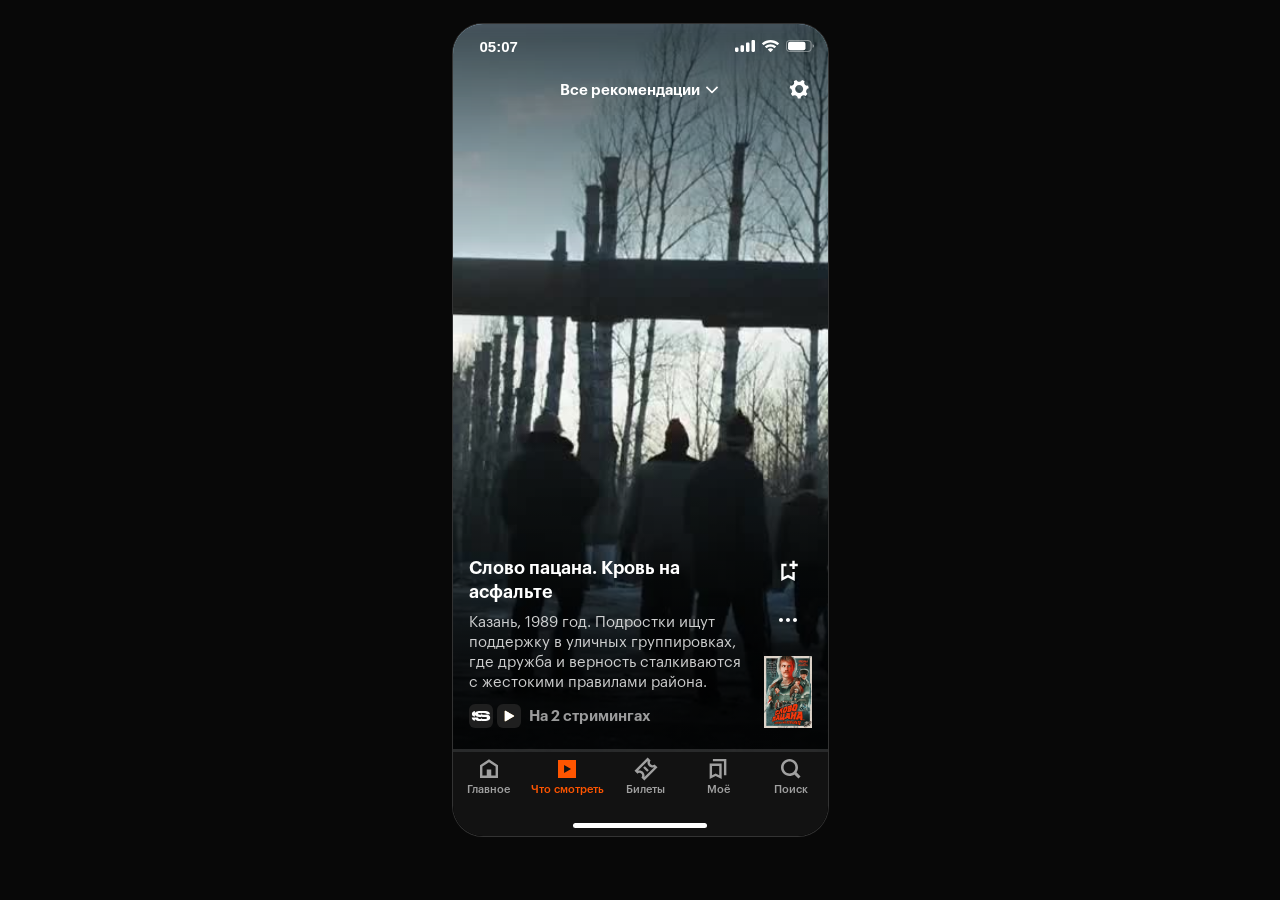
==== index.html @ 7e8a6803 "Add files via upload" ====
<!doctype html><html lang="ru"><head><meta charset="utf-8"><meta name="viewport" content="width=device-width,initial-scale=1,viewport-fit=cover"><title>Лента трейлеров</title><style>@font-face{font-family:"Graphik Kinopoisk LC";src:url("[data-uri]") format("opentype");font-weight:400;font-style:normal;font-display:swap}
@font-face{font-family:"Graphik Kinopoisk LC";src:url("[data-uri]") format("opentype");font-weight:500;font-style:normal;font-display:swap}
@font-face{font-family:"Graphik Kinopoisk LC";src:url("[data-uri]") format("opentype");font-weight:600;font-style:normal;font-display:swap}
@font-face{font-family:"Graphik Kinopoisk LC";src:url("[data-uri]") format("opentype");font-weight:700;font-style:normal;font-display:swap}:root{color-scheme:dark;font-family:"Graphik Kinopoisk LC",Arial,sans-serif;font-synthesis:none;-webkit-font-smoothing:antialiased;background:#080808;color:#fff}*{box-sizing:border-box}body{margin:0}button,a{font:inherit;color:inherit}button{border:0;background:none;cursor:pointer;padding:0}button:focus-visible,a:focus-visible{outline:2px solid #f50;outline-offset:3px}img{display:block}.phone{width:100%;max-width:375px;height:100dvh;margin:auto;position:relative;overflow:hidden;background:black}#reels{position:absolute;inset:0 0 84px;overflow-y:auto;scroll-snap-type:y mandatory;scrollbar-width:none;overscroll-behavior-y:contain}#reels::-webkit-scrollbar{display:none}.reel{position:relative;height:100%;width:100%;scroll-snap-align:start;scroll-snap-stop:always;overflow:hidden;background:black}.film,.poster{position:absolute;inset:0;width:100%;height:100%;object-fit:cover}.poster{z-index:1;pointer-events:none}.started .poster{opacity:0;transition:opacity .2s}.horizontal .film,.horizontal .poster{height:auto;aspect-ratio:16/9;top:50%;transform:translateY(-40%);object-fit:cover}.blur{position:absolute;inset:0;width:100%;height:100%;object-fit:cover;filter:blur(80px);transform:scale(1.2);opacity:0;transition:opacity .4s}.horizontal.started .blur{opacity:.7}.vertical .blur{display:none}.bottomfade{position:absolute;bottom:0;left:0;right:0;height:240px;background:linear-gradient(transparent,#000b);pointer-events:none;z-index:2}.topfade{position:absolute;inset:0 0 auto;height:234px;background:linear-gradient(#0009,transparent);pointer-events:none;z-index:3}.status{position:absolute;inset:0 0 auto;height:44px;z-index:5;display:flex;justify-content:space-between;align-items:center;padding:0 14px 0 27px;font:15px -apple-system,BlinkMacSystemFont,sans-serif;pointer-events:none}.status span{display:flex;align-items:center;gap:7px}header{position:absolute;top:44px;height:44px;left:0;right:0;z-index:5;display:flex;align-items:center;justify-content:center}#filter-button{display:flex;align-items:center;gap:4px;font-size:15px;line-height:22px;font-weight:600}#filter-button img{width:16px;height:16px}.settings{position:absolute;right:16px;width:24px;height:24px}.settings img{width:24px;height:24px}#filters{position:absolute;z-index:7;top:92px;left:60px;right:60px;background:#191919;border-radius:12px;padding:8px;box-shadow:0 8px 30px #0009}#filters button{display:block;text-align:left;width:100%;padding:12px 8px;font-size:13px;line-height:18px}#filters button[aria-checked=true]{color:#f50}.meta{position:absolute;bottom:24px;left:16px;right:64px;z-index:3;display:flex;flex-direction:column;align-items:flex-start;gap:4px}.title{font-size:18px;line-height:24px;font-weight:700;margin:0 0 6px;max-width:260px;transition:opacity .4s,transform .4s,max-height .4s,margin .4s;max-height:70px}.title-logo{width:136px;height:60px;object-fit:contain;object-position:left;margin-bottom:8px}.logo-hidden .title{opacity:0;transform:translateY(20px);max-height:0;margin:0;pointer-events:none}.stream{height:40px;display:flex;gap:8px;align-items:center;font-size:15px;line-height:20px;font-weight:600;color:#ffffff99;white-space:nowrap}.service{background:#1f1f1f;border-radius:6px;width:24px;height:24px;display:flex;align-items:center;justify-content:center}.service img{width:24px;height:24px}.watch{height:40px;display:flex;align-items:center;gap:6px;padding:10px 20px 10px 16px;border-radius:100px;background:#1f1f1f;font-size:15px;line-height:20px;font-weight:600;transition:background .4s}.watch.accent{background:linear-gradient(168deg,#f50 70%,#d6bb00)}.watch img{width:20px;height:20px}.right-stack{position:absolute;right:16px;bottom:24px;z-index:4;display:flex;align-items:center;flex-direction:column;gap:24px}.right-stack .action{display:grid;place-items:center;width:32px;height:24px}.right-stack .action img{width:24px;height:24px}.action[aria-pressed=true]{filter:sepia(1) saturate(15) hue-rotate(340deg)}.thumbnail{width:40px;height:60px;border:1px solid #ffffff40}.thumbnail img{width:100%;height:100%;object-fit:cover}.subs{position:absolute;left:16px;right:56px;bottom:86px;z-index:3;display:flex;align-items:center;flex-direction:column;pointer-events:none;font-size:19px;line-height:27px;text-align:center}.subs span{background:#0009;padding:0 8px;max-width:100%}.subs:empty{display:none}.friend{position:absolute;left:24px;bottom:170px;z-index:4;width:40px;height:40px;border-radius:50%;border:1px solid #ffffff40;animation:float 3s ease-in-out infinite;transition:opacity .3s}.friend>img{width:100%;height:100%;object-fit:cover;border-radius:50%}.friend .badge{position:absolute;bottom:-1px;right:-3px;border-radius:50%;background:#f50;width:16px;height:16px;display:grid;place-items:center}.badge img{width:12px;height:12px}.friend.hidden{opacity:0}.friend-position-1{left:58px;bottom:190px}.friend-position-2{left:35px;bottom:180px}@keyframes float{0%,100%{transform:translate(0,0) scale(.95)}50%{transform:translate(5px,-7px) scale(1)}}.progress{position:absolute;bottom:0;left:0;right:0;height:3px;background:#ffffff26;z-index:6;transition:opacity .2s;cursor:pointer}.progress:before{content:"";position:absolute;inset:-8px 0}.progress-fill{height:100%;width:0;background:#f50}.scrolling .progress{opacity:0}.paused:after{content:"Ⅱ";position:absolute;left:50%;top:45%;transform:translate(-50%,-50%);font-size:40px;color:white;text-shadow:0 2px 10px #000;pointer-events:none;z-index:2}nav{position:absolute;bottom:0;left:0;right:0;height:84px;background:#141414ed;backdrop-filter:blur(20px);z-index:5}#tabs{display:flex;height:50px;align-items:flex-start}#tabs button{flex:1 1 0;min-width:0;height:50px;padding:5px 4px;display:flex;align-items:center;flex-direction:column;gap:2px;font-size:11px;line-height:14px;font-weight:500;color:#ffffff99}#tabs button:nth-child(2){flex:0 0 84px}#tabs .active{color:#f50}#tabs img{width:24px;height:24px;flex-shrink:0}#tabs span{white-space:nowrap}.indicator{width:134px;height:5px;margin:21px auto 8px;border-radius:100px;background:white}dialog{position:absolute;top:auto;bottom:0;width:100%;max-width:375px;max-height:88%;margin:0 auto;border:1px solid #333;border-radius:24px 24px 0 0;padding:28px 20px;background:#191919;color:white}dialog::backdrop{background:#0008}.close{position:absolute;top:6px;right:16px;font-size:30px}dialog h2{font-size:22px;line-height:28px;margin:12px 0}dialog p{font-size:15px;line-height:22px;color:#ccc}.choice{display:block;width:100%;text-align:left;padding:16px 0;border-bottom:1px solid #ffffff20;font-size:15px;text-decoration:none}.detail-poster{width:80px;height:120px;object-fit:cover}.detail-logo{width:180px;max-height:80px;object-fit:contain}#toast{position:absolute;z-index:10;bottom:100px;left:24px;right:24px;background:#333;padding:12px;border-radius:12px;font-size:14px;opacity:0;pointer-events:none;transition:opacity .2s}#toast.show{opacity:1}.empty{padding:180px 24px;text-align:center;color:#aaa;line-height:24px}@media(min-width:500px){.phone{height:min(812px,calc(100dvh - 48px));margin:24px auto;border-radius:30px;box-shadow:0 0 0 1px #333}body{min-height:100dvh;display:flow-root}}@media(prefers-reduced-motion:reduce){*{animation:none!important;transition:none!important}}

/* Review: captions have a separate backing for each centered line. */
.subs{left:16px;right:16px;align-items:center;opacity:0;transition:opacity .15s}.subs.visible{opacity:1}.subs span{white-space:nowrap;max-width:none;flex:none;width:max-content;padding:0 8px}
.title{font-size:18px;line-height:24px;max-width:291px;transition:opacity .12s ease-out,transform .3s ease-out;max-height:none;will-change:opacity,transform}.logo-hidden .title{opacity:0;transform:translateY(8px);max-height:none;margin:0 0 6px;visibility:hidden;transition:opacity .12s ease-out,transform .3s ease-out,visibility 0s .12s}
.services-row{display:flex;gap:4px}.thumbnail{border:0}
.friend{animation:none;transition:none}.friend>.bubble{position:relative;display:block;width:40px;height:40px;transform-origin:center;will-change:transform,opacity}.bubble>img{width:100%;height:100%;object-fit:cover;border-radius:50%}.friend.hidden{opacity:0;pointer-events:none}.friend .badge{display:block;right:-4px;bottom:-2px}.friend .badge img{position:absolute;width:12px;height:12px;left:3.375px;top:1.65982px}
#filters{width:255px;max-width:calc(100% - 32px);left:50%;right:auto;transform:translateX(-50%);top:92px;padding:8px 0;border-radius:16px;background:#141414;box-shadow:none;overflow:hidden}#filters button{padding:12px 16px;height:48px;font-size:15px;line-height:20px;font-weight:500;color:#fff}#filters button[aria-checked=true]{color:#fff}

/* Soft gradient crossfade retains its per-title state across loops. */
.watch,.watch.accent{position:relative;isolation:isolate;overflow:hidden;background:#1f1f1f;transition:none}.watch:before{content:"";position:absolute;inset:0;border-radius:inherit;background:linear-gradient(168deg,#f50 70%,#d6bb00);opacity:0;z-index:-1;transition:opacity 1.2s cubic-bezier(.25,.1,.25,1)}.watch.accent:before{opacity:1}
.subs{left:64px;right:64px}.subs span{line-height:27px}
.friend{border:0;bottom:calc(170px - var(--hidden-shift,0px));transition:bottom .4s cubic-bezier(.25,.1,.25,1)}.friend-position-1{bottom:calc(190px - var(--hidden-shift,0px))}.friend-position-2{bottom:calc(180px - var(--hidden-shift,0px))}.bubble>img{border:1px solid #ffffff66}.logo-hidden{--hidden-shift:var(--logo-shift,58px)}
.horizontal .blur{filter:blur(70px) brightness(1.7) saturate(1.3);transform:scale(1.35);transition:opacity .65s ease}.horizontal.started .blur{opacity:.85}.reel:not(.started) .title{visibility:hidden}
/* 16px friend badge uses the 0.8-scaled 12px design-system glyph. */
.friend .badge img{width:9.6px;height:9.6px;left:4.3px;top:2.92786px}

/* Avatar outline belongs to the scaled image and is drawn inside its bounds. */
.bubble>img{border:0}.bubble:after{content:"";position:absolute;inset:0;border-radius:50%;box-shadow:inset 0 0 0 .5px rgba(255,255,255,.3);pointer-events:none}
.subs{font-size:19px;line-height:27px}
/* Blur the landscape cover at its original aspect ratio, around the player. */
.horizontal .blur{inset:auto;left:50%;top:calc(50% + 21px);width:131.4667%;height:auto;aspect-ratio:493/277;object-fit:cover;transform:translate(-50%,-50%);filter:blur(100px);opacity:0;transition:opacity .65s ease}.horizontal.started .blur{opacity:.7}
.bottomfade{height:187px;background:linear-gradient(180deg,transparent,#000);opacity:.7}
/* Land the avatar in the title's former slot once the title has faded. */
.logo-hidden .friend{bottom:calc(74px + max(0px,(var(--logo-shift,58px) - 50px)/2))}.logo-hidden .friend-position-1{bottom:calc(82px + max(0px,(var(--logo-shift,58px) - 50px)/2))}.logo-hidden .friend-position-2{bottom:calc(78px + max(0px,(var(--logo-shift,58px) - 50px)/2))}
.logo-hidden .friend{left:16px}.friend{transition:bottom .4s cubic-bezier(.25,.1,.25,1),left .4s cubic-bezier(.25,.1,.25,1)}

/* Keep the cover until an actual decoded frame is available. */
.reel:not(.has-frame) .poster,.reel.buffering .poster{opacity:1;transition:none}.reel.started.has-frame:not(.buffering) .poster{opacity:0;transition:opacity .16s ease}
.horizontal .blur{filter:blur(100px) brightness(1.4);opacity:0}.horizontal.started .blur{opacity:0}.horizontal.started.has-frame:not(.buffering) .blur{opacity:.9}

.paused:after{display:none}.pause-controls{position:absolute;z-index:6;left:calc(50% + .5px);top:calc(50% - 4px);transform:translate(-50%,-50%);width:70px;height:114px;display:flex;flex-direction:column;align-items:center;gap:12px;opacity:0;visibility:hidden;pointer-events:none;transition:opacity .15s ease}.paused .pause-controls{opacity:1;visibility:visible;pointer-events:auto}.pause-controls .resume{width:70px;height:70px;flex:0 0 70px;display:grid;place-items:center;border-radius:100%;background:#0006}.resume img{width:36px;height:36px;pointer-events:none}.pause-sound{width:32px;height:32px;padding:8px;display:grid;place-items:center;border-radius:100%;background:#0006}.pause-sound img{width:16px;height:16px;pointer-events:none}

/* Seeking temporarily hides overlays without restarting their state. */
.pause-controls{left:50%}
.progress{touch-action:none;user-select:none;-webkit-user-select:none}
.scrub-caret{display:none;position:absolute;top:50%;width:9px;height:9px;border-radius:50%;background:#ff5500;transform:translate(-50%,-50%);pointer-events:none}
.scrub-time{display:none;position:absolute;bottom:24px;transform:translateX(-50%);white-space:nowrap;font-size:15px;line-height:20px;font-weight:500;font-variant-numeric:tabular-nums;text-shadow:0 1px 4px #000;pointer-events:none}
.scrubbing .scrub-caret,.scrubbing .scrub-time{display:block}
.scrubbing .meta,.scrubbing .right-stack,.scrubbing .friend,.scrubbing .subs,.scrubbing .pause-controls{visibility:hidden!important;pointer-events:none!important}
.is-scrubbing header,.is-scrubbing #filters{visibility:hidden}
#reels:has(.scrubbing){overflow-y:hidden;scroll-snap-type:none}
.scrubbing .progress{opacity:1}

.scrubbing .progress{left:0;right:0;bottom:0}.scrub-caret{width:8px;height:8px;background:transparent url("[data-uri]") center/8px 8px no-repeat}.scrub-time{bottom:12px}.scrubbing.has-frame .poster{opacity:0!important}.is-scrubbing header{visibility:visible}
/* Mobile overlays remain inside the prototype viewport. */
.stream{height:24px;padding:0;align-items:center}.reel:not(.started) .title{visibility:visible}.reel.visited .poster{opacity:0!important;transition:none!important}
.save[aria-pressed=true]{filter:none}.save[aria-pressed=true]>img{visibility:hidden}.save[aria-pressed=true]{position:relative}.save[aria-pressed=true]:after{content:"";position:absolute;width:24px;height:24px;left:50%;top:50%;transform:translate(-50%,-50%);background:#ff5500;mask:url("[data-uri]") center/24px no-repeat;-webkit-mask:url("[data-uri]") center/24px no-repeat}
#sheet-backdrop{position:absolute;inset:0;z-index:20;background:#0008;opacity:0;transition:opacity .35s ease}#sheet-backdrop[hidden]{display:none}#sheet-backdrop.presented{opacity:1}
#sheet{position:absolute;inset:auto 0 0;z-index:21;max-width:none;width:100%;max-height:calc(100% - 44px);border:0;border-radius:16px 16px 0 0;margin:0;padding:44px 0 34px;background:#141414;overflow-y:auto;overscroll-behavior:contain;transform:translateY(100%);transition:transform .35s cubic-bezier(.22,.7,.3,1);scrollbar-width:none}
#sheet.presented{transform:translateY(0)}#sheet:before{content:"";position:absolute;top:6px;left:calc(50% - 18px);width:36px;height:3px;border-radius:100px;background:#ffffff4d}#sheet:after{content:"";display:block;width:134px;height:5px;background:#fff;border-radius:100px;margin:24px auto -26px}.close{top:16px;right:16px;width:28px;height:28px;border-radius:50%;background:#ffffff14;font-size:0;display:grid;place-items:center}.close:after{content:"";width:16px;height:16px;background:url("[data-uri]") center/16px 16px no-repeat}.sheet-heading{font-size:15px;font-weight:600;line-height:20px;text-align:center;position:absolute;top:24px;left:48px;right:48px}
.services-intro{margin:16px 16px 12px!important;font-size:15px;line-height:20px!important;color:#ffffff99!important}.service-list{padding:0 16px}.service-option{width:100%;min-height:80px;display:flex;align-items:center;gap:12px;text-align:left;border-bottom:.5px solid #ffffff14;font-size:15px;font-weight:500}.service-logo{width:48px;height:48px;flex-shrink:0;border-radius:16px;overflow:hidden;border:.6px solid #ffffff1f;display:grid;place-items:center}.service-logo img{width:48px;height:48px}.service-heart{margin-left:auto;width:24px;height:24px;mask:url("[data-uri]") center/24px no-repeat;background:white}.service-option[aria-pressed=true] .service-heart{background:#ff5500}.service-option[aria-pressed=true]{color:#fff}
.sheet-title-row{display:flex;align-items:center;gap:16px;padding:8px 16px 24px}.sheet-title-row>img{width:64px;height:96px;object-fit:cover}.sheet-title-row strong{font-size:18px;line-height:24px;font-weight:600}.sheet-title-row small{display:block;margin-top:4px;font-size:13px;line-height:18px;color:#ffffff99}.more-option{display:flex;align-items:center;gap:12px;padding:0 16px;height:64px;width:100%;border-bottom:.5px solid #ffffff14;font-size:15px;font-weight:500;text-align:left}.more-option img{width:24px;height:24px}.rating-heading{padding:0 16px}.rating-values{display:flex;padding:12px;gap:3px}.rating-values button{flex:1;border-radius:8px;background:#ffffff14;height:40px;font-size:15px}
#title-page{position:absolute;inset:0 0 84px;z-index:10;background:#080808;overflow-y:auto;overscroll-behavior:contain;scrollbar-width:none}#title-page[hidden]{display:none}.title-open header,.title-open .topfade{visibility:hidden}.title-open .status{z-index:12}.detail-background{position:absolute;inset:0;width:100%;height:650px;filter:blur(70px);opacity:.25;pointer-events:none}.detail-nav{height:88px;position:relative;z-index:1;padding:44px 12px 0;display:flex;align-items:center}.detail-nav button{height:44px;width:32px;display:grid;place-items:center}.detail-nav img{width:24px;height:24px}.detail-hero{position:relative;width:100%;height:210px;background:#000;z-index:1}.detail-hero>img{width:100%;height:100%;object-fit:cover}.detail-hero>button{position:absolute;inset:0;display:grid;place-items:center;background:#0002}.detail-hero button img{width:36px;height:36px}.detail-hero video{width:100%;height:100%;object-fit:contain}.detail-body{padding:16px;position:relative}.detail-body h1{font-size:24px;line-height:28px;margin:0 0 16px;max-width:300px}.detail-body h1 img{width:136px;height:60px;object-fit:contain;object-position:left}.detail-facts{font-size:13px;line-height:20px;color:#ffffff99}.detail-body p{font-size:15px;line-height:20px;margin:12px 0 16px}.detail-main-actions{display:flex;gap:8px;align-items:center;margin-bottom:16px}.detail-main-actions .watch{height:48px;font-size:15px}.detail-main-actions img{width:24px;height:24px}.download-round{border-radius:100px;width:48px;height:48px;background:#1f1f1f;display:grid;place-items:center}.detail-actions{display:flex;justify-content:space-between;gap:8px;margin-bottom:16px}.detail-actions button{height:50px;display:flex;flex-direction:column;align-items:center;gap:4px;font-size:11px;line-height:14px;color:#ffffff99}.detail-actions img{width:24px;height:24px}.detail-actions .save[aria-pressed=true]:after{top:12px}.detail-tabs{display:flex;border-bottom:.5px solid #ffffff26;gap:24px}.detail-tabs button{font-size:15px;line-height:22px;font-weight:600;padding:8px 0;color:#ffffff99;border-bottom:3px solid transparent}.detail-tabs .selected{color:white;border-color:#ff5500}.detail-panel h2{font-size:20px;line-height:24px}.similar-title{display:flex;gap:16px;align-items:center;text-align:left}.similar-title img{width:64px;height:96px;object-fit:cover}#sheet-content>.choice,#sheet-content>h2,#sheet-content>p{padding-left:16px;padding-right:16px}
#sheet-content>.services-intro{padding:0!important}.service-option[data-service="Иви"] .service-logo img{width:26.67px;height:23.7px}
/* The logo returns instantly on arrival; its exit remains animated. */
.reel:not(.logo-hidden) .title{transition:none}

/* A single centered icon; no text node or native dialog focus/scroll behavior. */
#sheet[hidden]{display:none}#sheet{color:#fff}#sheet .close{line-height:0;padding:0}#sheet .close:after{position:absolute;left:50%;top:50%;transform:translate(-50%,-50%)}
.service-option[aria-pressed=true] .service-heart{mask-image:url("[data-uri]");-webkit-mask-image:url("[data-uri]")}

/* The thumb crosses the player edge without changing the scroll container. */
.scrub-caret{position:absolute;z-index:8}.phone.is-scrubbing>.scrub-caret{display:block}

.pause-sound img{filter:brightness(0) invert(1);width:16px;height:16px;flex:none}

/* Feed design-system bookmark toast: 351×56 at the 375px viewport. */
#toast.bookmark-toast{z-index:30;top:44px;bottom:auto;left:12px;right:12px;min-height:56px;padding:16px;display:flex;align-items:center;gap:12px;border-radius:16px;background:#fff;color:#000;backdrop-filter:blur(6px);box-shadow:0 4px 32px #0003;font-size:13px;line-height:16px;font-weight:500;transform:translateY(-8px);transition:opacity .2s ease,transform .2s ease}#toast.bookmark-toast.show{transform:translateY(0)}#toast.bookmark-toast img{width:24px;height:24px;flex:none}#toast.bookmark-toast span{flex:1;min-width:0}
/* Variant: persistent text title and description, then an inline about control. */
.reel .meta{gap:0;right:64px}.info-panel{display:flex;flex-direction:column;gap:8px;max-height:190px;overflow:hidden;margin-bottom:12px;opacity:1;transform:translateY(0);transition:max-height .4s cubic-bezier(.25,.1,.25,1),opacity .3s ease,transform .4s ease,margin .4s ease}
.reel .title,.reel:not(.started) .title{font-size:18px;line-height:24px;font-weight:600;max-width:291px;max-height:none;margin:0;padding:0;opacity:1;visibility:visible;transform:none;transition:none;will-change:auto}
.synopsis{width:275px;max-width:100%;font-size:15px;line-height:20px;font-weight:400;color:#fffc;margin:0;display:-webkit-box;-webkit-line-clamp:4;-webkit-box-orient:vertical;overflow:hidden}
.about-toggle{font-size:15px;line-height:20px;font-weight:600;text-align:left;color:#fff;max-height:0;overflow:hidden;opacity:0;visibility:hidden;pointer-events:none;transition:opacity .25s ease,max-height .4s ease,margin .4s ease}
.meta-collapsed .info-panel{max-height:0;margin-bottom:0;opacity:0;transform:translateY(8px);pointer-events:none}.meta-collapsed .about-toggle{max-height:20px;margin-bottom:12px;opacity:1;visibility:visible;pointer-events:auto}
.reel .bottomfade{height:351px;background:linear-gradient(180deg,#0000 0%,rgba(0,0,0,.009) 6.6667%,rgba(0,0,0,.036) 13.333%,rgba(0,0,0,.082) 20%,rgba(0,0,0,.147) 26.667%,rgba(0,0,0,.232) 33.333%,rgba(0,0,0,.332) 40%,rgba(0,0,0,.443) 46.667%,rgba(0,0,0,.557) 53.333%,rgba(0,0,0,.668) 60%,rgba(0,0,0,.768) 66.667%,rgba(0,0,0,.853) 73.333%,rgba(0,0,0,.918) 80%,rgba(0,0,0,.964) 86.667%,rgba(0,0,0,.991) 93.333%,#000 100%);opacity:.9;transition:opacity .4s ease}.reel.meta-collapsed .bottomfade{opacity:.3}
.thumbnail{width:48px;height:72px}.reel:not(.meta-collapsed) .subs{bottom:calc(var(--meta-height,172px) + 40px)}.reel.meta-collapsed .subs{bottom:118px}.subs{transition:bottom .4s ease,opacity .15s ease}
.reel .meta .friend{bottom:calc(100% + 20px);left:0;transition:left .4s ease}.reel .meta .friend-position-1{left:34px}.reel .meta .friend-position-2{left:11px}
.scrubbing .info-panel,.scrubbing .about-toggle{visibility:hidden}

/* Animate the real content height, so expansion decelerates all the way to rest. */
.reel .info-panel{height:var(--info-height,auto);max-height:none;margin-bottom:12px;transition:height .4s cubic-bezier(.22,1,.36,1),opacity .25s ease-out,transform .4s cubic-bezier(.22,1,.36,1)}
.info-panel>.title,.info-panel>.synopsis{flex-shrink:0}
.reel.meta-collapsed .info-panel{height:20px;max-height:none;margin-bottom:12px;opacity:0;transform:translateY(8px)}
/* The label has a fixed final slot and appears only after the text has collapsed. */
.reel .about-toggle{position:absolute;left:0;bottom:calc(var(--cta-height,24px) + 12px);height:20px;max-height:20px;margin:0;opacity:0;visibility:hidden;pointer-events:none;transform:none;transition:none}
.reel.meta-collapsed .about-toggle{height:20px;max-height:20px;margin:0;opacity:1;visibility:visible;pointer-events:auto;transition:none}

/* Reveal the stationary label at the exact end of the metadata text fade. */
.reel.meta-collapsed:not(.about-ready) .about-toggle{opacity:0;visibility:hidden;pointer-events:none}

/* The final handoff is exclusive: metadata and the about label never paint together. */
.reel.meta-collapsed.about-ready .info-panel,.reel.meta-collapsed.about-ready .info-panel *{visibility:hidden}
.reel:not(.meta-collapsed) .info-panel{visibility:visible}

/* Keep the clipping edge fixed above the CTA while the text collapses. */
.reel .info-panel,.reel.meta-collapsed .info-panel{transform:none;overflow:hidden;clip-path:inset(0);transition:height .4s cubic-bezier(.22,1,.36,1),opacity .25s ease-out}
/* Two non-overlapping phases: text fades first, then the about label appears. */
.reel.meta-collapsed .info-panel{transition:height .4s cubic-bezier(.22,1,.36,1),opacity .12s ease-out}
.reel.meta-collapsed.about-ready .info-panel,.reel.meta-collapsed.about-ready .info-panel *{visibility:hidden!important}
.reel.meta-collapsed .about-toggle{opacity:0;visibility:hidden;pointer-events:none;transition:none}
.reel.meta-collapsed.about-ready .about-toggle{opacity:1;visibility:visible;pointer-events:auto;transition:opacity .1s ease-out}
/* Softer collapse; the label fades in only after the text fade has ended. */
.reel.meta-collapsed .info-panel{transition:height .4s cubic-bezier(.25,.1,.25,1),opacity .12s cubic-bezier(.25,.1,.25,1)}
.reel.meta-collapsed.about-ready .about-toggle{transition:none}

/* Preserve the clean trailer's native 2:1 frame without embedded letterboxing. */
.horizontal .film,.horizontal .poster{aspect-ratio:2/1}
.horizontal .blur{aspect-ratio:2/1;filter:blur(100px) brightness(1.15)}
.horizontal.started.has-frame:not(.buffering) .blur{opacity:.7}

/* Static subtitle baseline from the 375×812 mockup: 80px above the player bottom. */
.reel .subs,.reel:not(.meta-collapsed) .subs,.reel.meta-collapsed .subs{bottom:80px;transition:opacity .15s ease}
/* New avatars scale straight toward the viewer; drifting starts only after entry. */
.reel .meta .friend{transition:none}

/* Layer order: video and captions → metadata fade → metadata and controls. */
.reel .subs{z-index:1}.reel .bottomfade{z-index:2}.reel .meta{z-index:3}

/* iOS-style push/pop navigation contained by the phone viewport. */
#title-page{transform:translateX(100%);transition:transform .35s cubic-bezier(.32,.72,0,1);will-change:transform}
#title-page.title-presented{transform:translateX(0)}
#reels{transition:transform .35s cubic-bezier(.32,.72,0,1)}
.phone.title-open #reels{transform:translateX(-25%)}

/* Clip focus overflow so the progress stays flush with the tab bar. */
.reel{overflow:clip}
.video-partner{position:absolute;right:0;width:200px;height:140px;z-index:2;pointer-events:none;background:linear-gradient(214.992deg,rgba(0,0,0,.4) 0%,rgba(0,0,0,.367) 5.4836%,rgba(0,0,0,.337) 9.8144%,rgba(0,0,0,.307) 13.18%,rgba(0,0,0,.279) 15.767%,rgba(0,0,0,.252) 17.763%,rgba(0,0,0,.226) 19.355%,rgba(0,0,0,.201) 20.731%,rgba(0,0,0,.176) 22.078%,rgba(0,0,0,.152) 23.584%,rgba(0,0,0,.127) 25.435%,rgba(0,0,0,.103) 27.818%,rgba(0,0,0,.078) 30.922%,rgba(0,0,0,.053) 34.934%,rgba(0,0,0,.027) 40.04%,transparent 46.429%)}
.video-partner>img{position:absolute;right:12px;top:12px;transform:scale(1.1666667);transform-origin:top right}

/* Explicitly hide children that set their own visibility during seeking. */
.reel.scrubbing .meta,.reel.scrubbing .meta *{visibility:hidden!important;pointer-events:none!important}

/* Leave a 2px cutout around the 16px social badge, keeping the video visible. */
.friend .bubble>img,.friend .bubble:after{-webkit-mask-image:radial-gradient(circle 10px at 36px 34px,transparent 9.5px,#000 10px);mask-image:radial-gradient(circle 10px at 36px 34px,transparent 9.5px,#000 10px)}


/* The about label has its own entry clock; metadata motion stays unchanged. */
.reel.meta-collapsed.about-appearing .about-toggle,.reel.meta-collapsed.about-ready .about-toggle{opacity:1;visibility:visible;pointer-events:auto;transition:opacity .1s ease-out}

/* Real phones use their own status bar and home indicator. */
@media(max-width:600px),(pointer:coarse){
 html,body{height:100%;overflow:hidden;overscroll-behavior:none;background:#000}
 .phone{width:100%;max-width:none;height:100dvh;margin:0;border-radius:0;box-shadow:none}
 .status,.indicator{display:none}
 header{top:calc(env(safe-area-inset-top) + 8px)}
 nav{height:calc(50px + env(safe-area-inset-bottom));padding-bottom:env(safe-area-inset-bottom);background:#141414}
 #reels,#title-page{bottom:calc(50px + env(safe-area-inset-bottom))}
 .detail-nav{height:calc(52px + env(safe-area-inset-top));padding-top:env(safe-area-inset-top)}
 #sheet{padding-bottom:calc(24px + env(safe-area-inset-bottom));max-height:calc(100% - env(safe-area-inset-top) - 12px)}
 #sheet:after{display:none}
 #toast.bookmark-toast{top:calc(env(safe-area-inset-top) + 8px)}
 button,a{-webkit-tap-highlight-color:transparent;touch-action:manipulation}
}
</style><meta name="theme-color" content="#000000"><meta name="apple-mobile-web-app-capable" content="yes"><meta name="apple-mobile-web-app-status-bar-style" content="black-translucent"><meta name="apple-mobile-web-app-title" content="Трейлеры"><link rel="manifest" href="manifest.webmanifest"><link rel="apple-touch-icon" href="app-icon-180.png"><meta name="mobile-web-app-capable" content="yes"></head><body><div class="phone"><main id="reels" aria-label="Лента трейлеров" tabindex="0"></main><div class="topfade"></div><div class="status"><b>05:07</b><span><img src="[data-uri]" alt=""><img src="[data-uri]" alt=""><img src="[data-uri]" alt=""></span></div><header><button id="filter-button" aria-expanded="false"><span>Все рекомендации</span><img src="[data-uri]" alt=""></button><button class="settings" aria-label="Мои стриминги"><img src="[data-uri]" alt=""></button></header><div id="filters" hidden></div><nav><div id="tabs"></div><div class="indicator"></div></nav><div id="sheet-backdrop" hidden></div><section id="title-page" hidden aria-label="Карточка тайтла"></section><section id="sheet" role="dialog" aria-modal="true" hidden><button class="close" aria-label="Закрыть"></button><div id="sheet-content"></div></section><div id="toast" role="status"></div></div><script>const embeddedAssets={"ivi-logo.svg": "[data-uri]", "social-avatar.png": "[data-uri]", "imgIconsSize20BookmarkOutline.svg": "[data-uri]", "detail-imgIcon7.svg": "[data-uri]", "amediateka-partner.svg": "[data-uri]", "imgImage1.png": "[data-uri]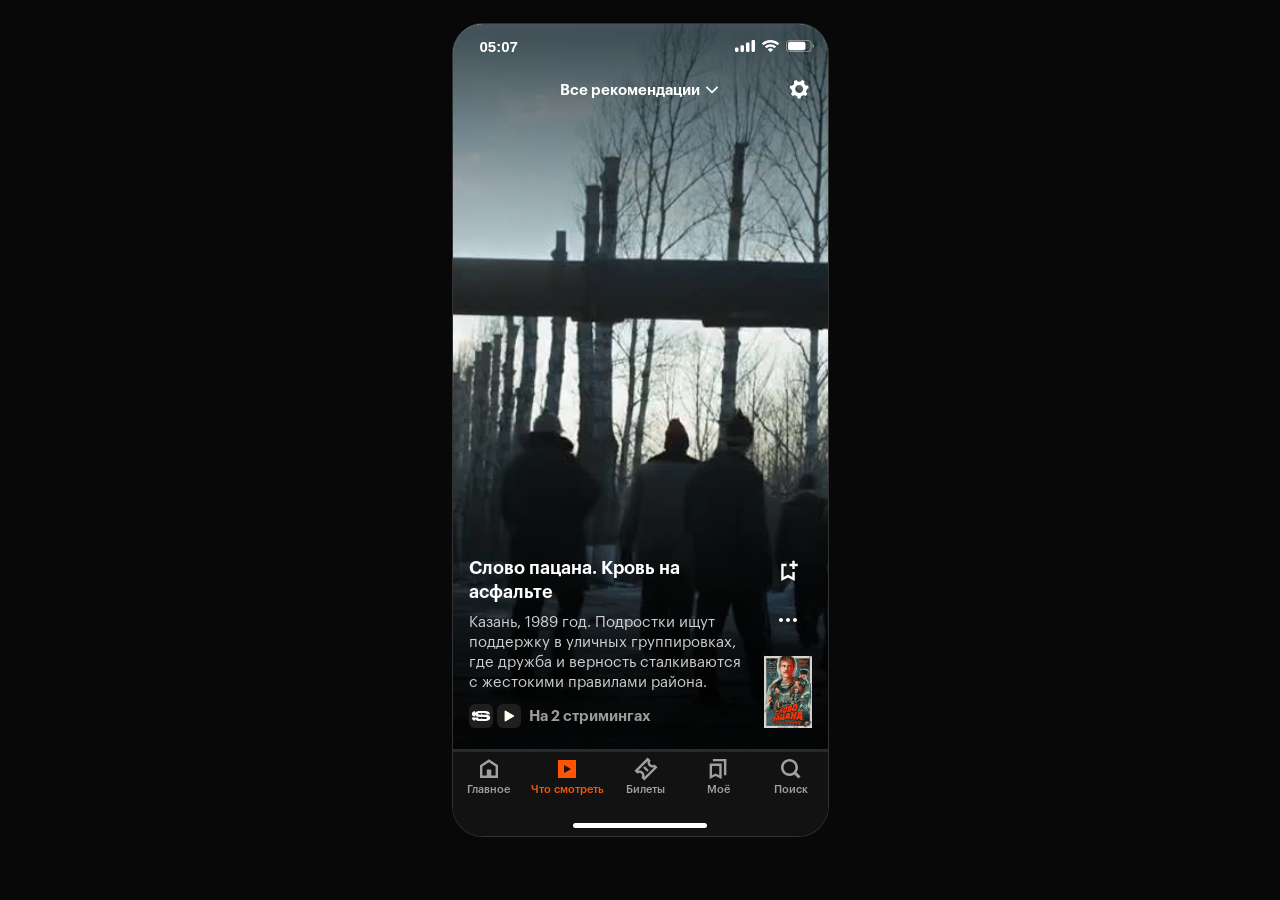
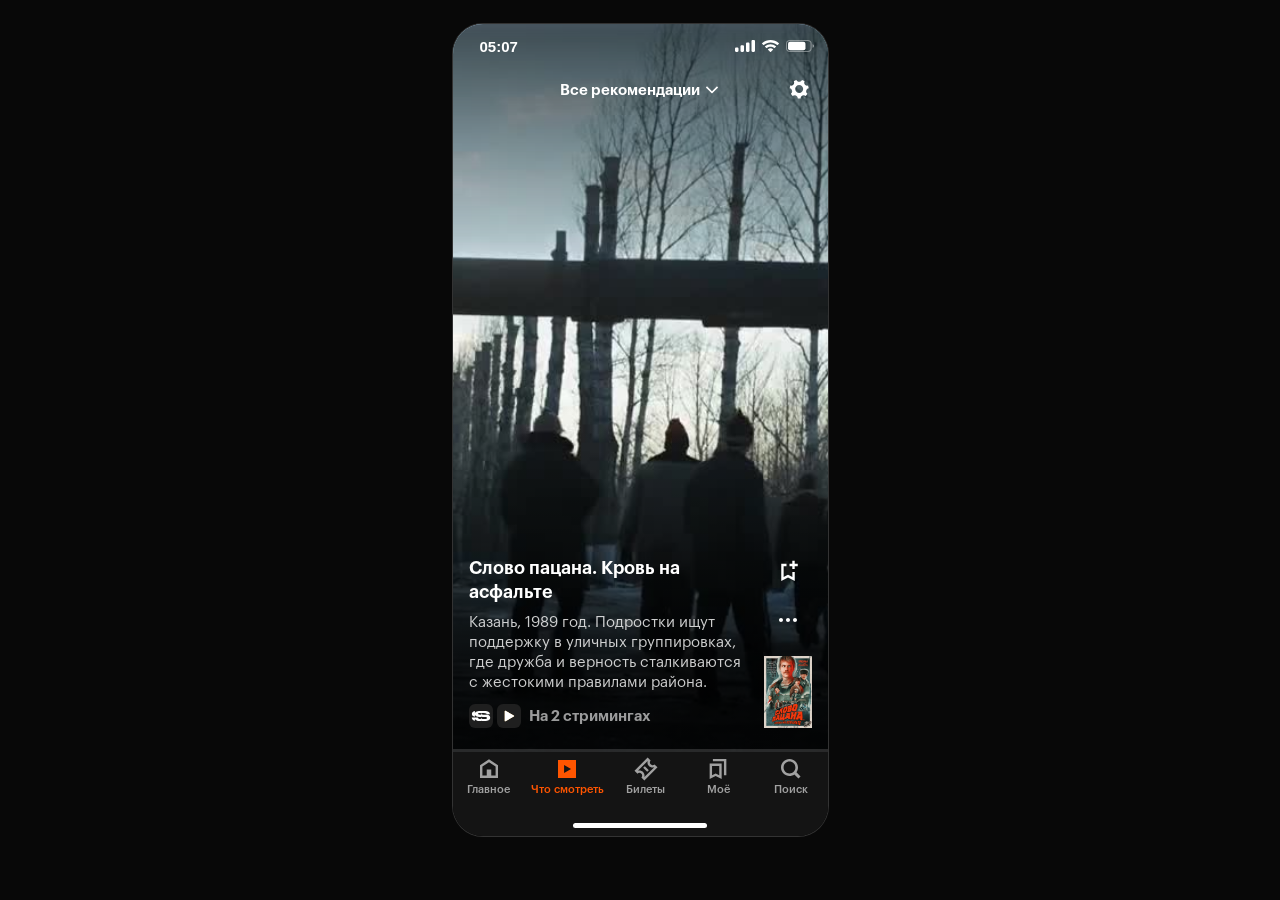
